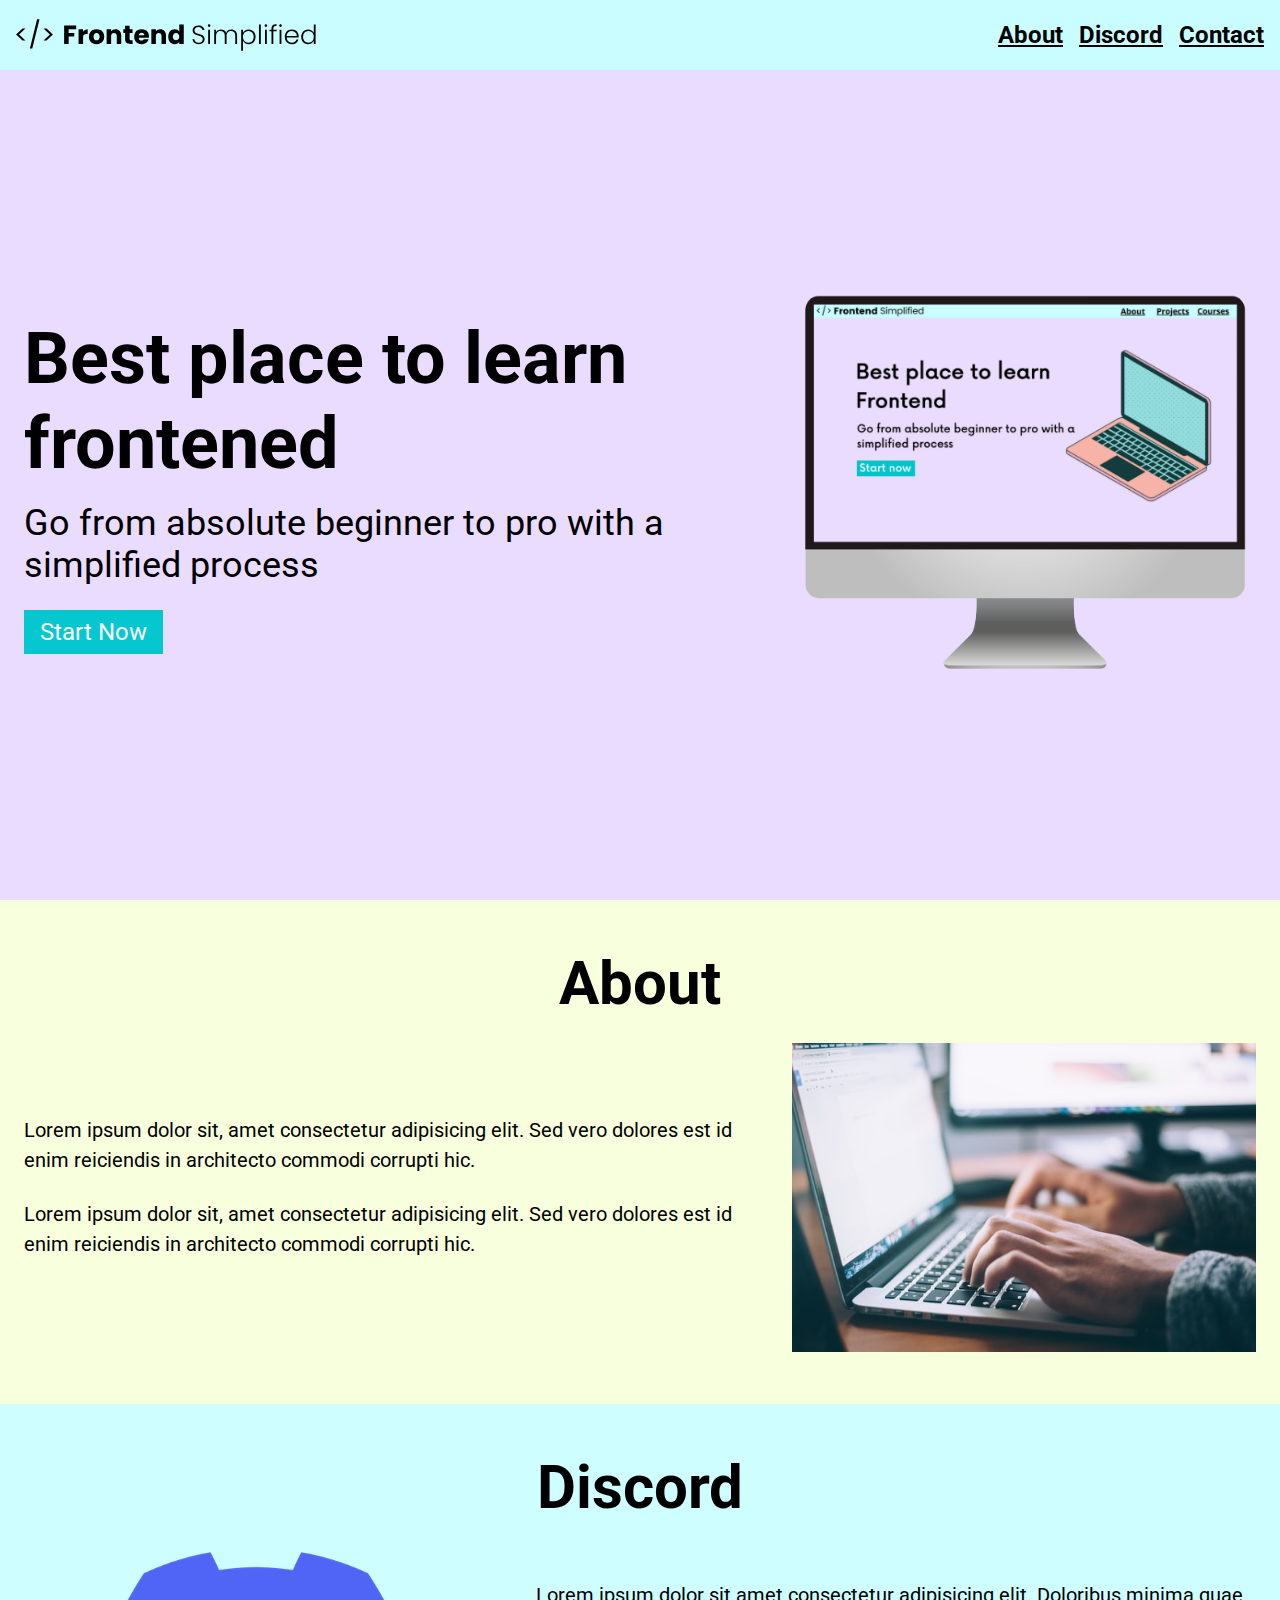
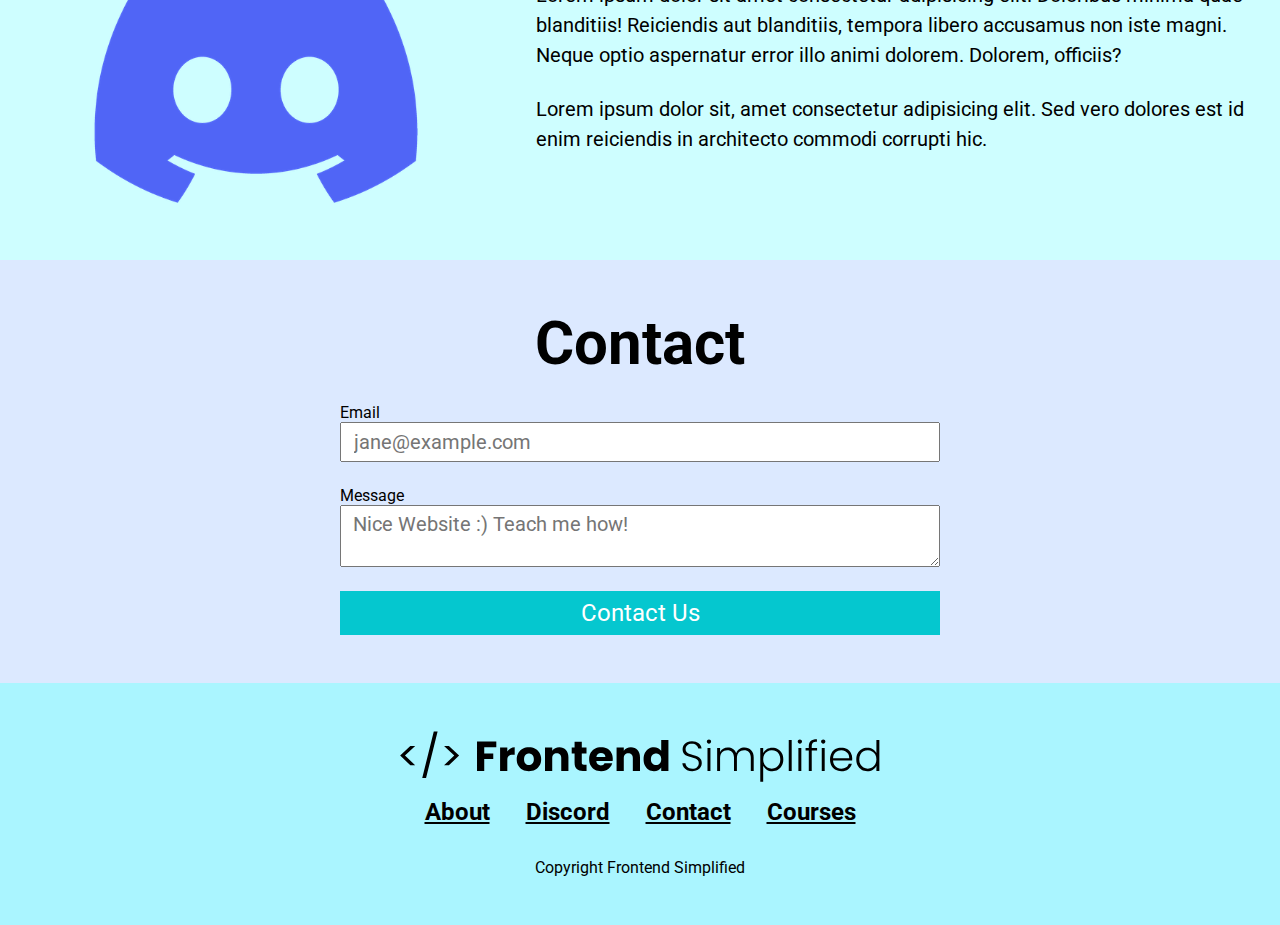
==== index.html @ 99bcdf2f "refactor" ====
<!DOCTYPE html>
<html lang="en">
  <head>
    <meta charset="UTF-8" />
    <meta http-equiv="X-UA-Compatible" content="IE=edge" />
    <meta name="viewport" content="width=device-width, initial-scale=1.0" />
    <title>Document</title>
    <link rel="stylesheet" href="style.css" />
  </head>



  <body>
    <section>
      <nav>
        <img src="./assets/FES.svg" class="logo" alt="" />
        <ul>
          <li><a href="about">About</a></li>
          <li><a href="discord">Discord</a></li>
          <li><a href="contact">Contact</a></li>
        </ul>
      </nav>
      <header>
        <div class="row">
          <div>
            <h1>Best place to learn frontened</h1>
            <p class="subheader">
              Go from absolute beginner to pro with a simplified process 
            </p>
            <button>Start Now</button>
          </div>
          <figure>
            <img src="./assets/laptop.png" alt="home page image, laptop" />
          </figure>
        </div>
      </header>
    </section>



    <main>
      <section id="about">
        <h2>About</h2>
        <div class="row">
        <div class="section__description">
          <div class="section__description--wrapper">
            <div>
              <p class="section__description--para">
                Lorem ipsum dolor sit, amet consectetur adipisicing elit. Sed
                vero dolores est id enim reiciendis in architecto commodi
                corrupti hic.
              </p>
              <p class="section__description--para">
                Lorem ipsum dolor sit, amet consectetur adipisicing elit. Sed
                vero dolores est id enim reiciendis in architecto commodi
                corrupti hic.
              </p>
            </div>
          </div>
          <figure class="about__img--wrapper">
            <img src="./assets/about.jpg" alt="" />
          </figure>
        </div>
        </div>
      </section>



      <section id="discord">
        <h2>Discord</h2>
        <div class="row">
        <div class="section__description">
          <figure class="about__img--wrapper">
            <img src="./assets/discord.png" alt="discord logo" />
          </figure>
          <div class="section__description--wrapper">
            <p class="section__description--para">
              Lorem ipsum dolor sit amet consectetur adipisicing elit. Doloribus
              minima quae blanditiis! Reiciendis aut blanditiis, tempora libero
              accusamus non iste magni. Neque optio aspernatur error illo animi
              dolorem. Dolorem, officiis?
            </p>
            <p class="section__description--para">
              Lorem ipsum dolor sit, amet consectetur adipisicing elit. Sed vero
              dolores est id enim reiciendis in architecto commodi corrupti hic.
            </p>
          </div>
        </div>
      </div>
      </section>



      <section id="contact">
        <h2>Contact</h2>
        <form action="">
          <span>Email</span>
          <input type="email" placeholder="jane@example.com" />
          <span>Message</span>
          <textarea type="text" placeholder="Nice Website :) Teach me how!"></textarea>
          <button>Contact Us</button>
        </form>
      </section>
    </main>



    <footer>
      <img class="footer__logo" src="./assets/FES.svg" alt="" />
      <div class="footer__links">
        <a class="footer__link" href="#about">About</a>
        <a class="footer__link" href="#discord">Discord</a>
        <a class="footer__link" href="#contact">Contact</a>
        <a class="footer__link" href="">Courses</a>
      </div>
      <p>Copyright Frontend Simplified</p>
    </footer>
  </body>
</html>
---- style.css ----
@import url("https://fonts.googleapis.com/css2?family=Roboto:wght@300;400;500;700&display=swap");

* {
  margin: 0;
  padding: 0;
  box-sizing: border-box;
  font-family: "Roboto", sans-serif;
}

nav {
  height: 70px;
  display: flex;
  justify-content: space-between;
  align-items: center;
  padding: 0 16px 0 16px;
  background-color: #cafdff;
}
header {
  background-color: #eadcff;
  height: calc(100vh - 70px);
  padding: 24px;
  display: flex;
  align-items: center;
  justify-content: center;
}
h1 {
  font-size: 72px;
}
button {
  background-color: #05c7cf;
  color: white;
  border: none;
  padding: 8px 16px;
  font-size: 24px;
  cursor: pointer;
}

.subheader {
  font-size: 36px;
  margin: 16px 0 24px 0;
}

a {
  color: black;
  font-size: 24px;
  font-weight: 700;
}
.logo {
  width: 300px;
}

ul {
  display: flex;
}

li {
  list-style-type: none;
  padding-left: 16px;
}

.row {
  width: 100%;
  max-width: 1300px;
  margin: 0 auto;
  display: flex;
  align-items: center;
  justify-content: center;
}

#about,
#discord,
#contact,
footer
{
  padding: 48px 0;
}
/*


ABOUT


*/
#about {
  padding: 48px 0;
  background-color: #f8ffdc;
}

h2 {
  font-size: 60px;
  text-align: center;
  margin-bottom: 24px;
}

.section__description {
  display: flex;
  justify-content: center;
  align-items: center;
}

.about__img--wrapper {
  width: 40%;
  padding: 0 24px;
}

img {
  width: 100%;
}

.section__description--wrapper {
  width: 60%;
  padding: 0 24px;
}

.section__description--para {
  font-size: 20px;
  line-height: 1.5;
  margin-bottom: 24px;
}

/*


DISCORD


*/

#discord {
    background-color: #cefeff;
}

/*


CONTACT

*/

#contact{
    background-color: #dce9ff;
}

form{
    width: 100%;
    max-width: 600px;
    display: flex;
    flex-direction: column;
    margin: 0 auto;
}

input, textarea{
    margin-bottom: 24px;
    font-size: 20px;
    padding: 6px 12px;
}



/*

Footer

*/


footer {
  background-color: #aaf5ff;
  display: flex;
  flex-direction: column;
  align-items: center;
}

.footer__logo {
  max-width: 480px;
  margin-bottom: 16px;
}


.footer__links {
  margin-bottom: 32px;

}

.footer__link {
  padding: 0 16px;

}
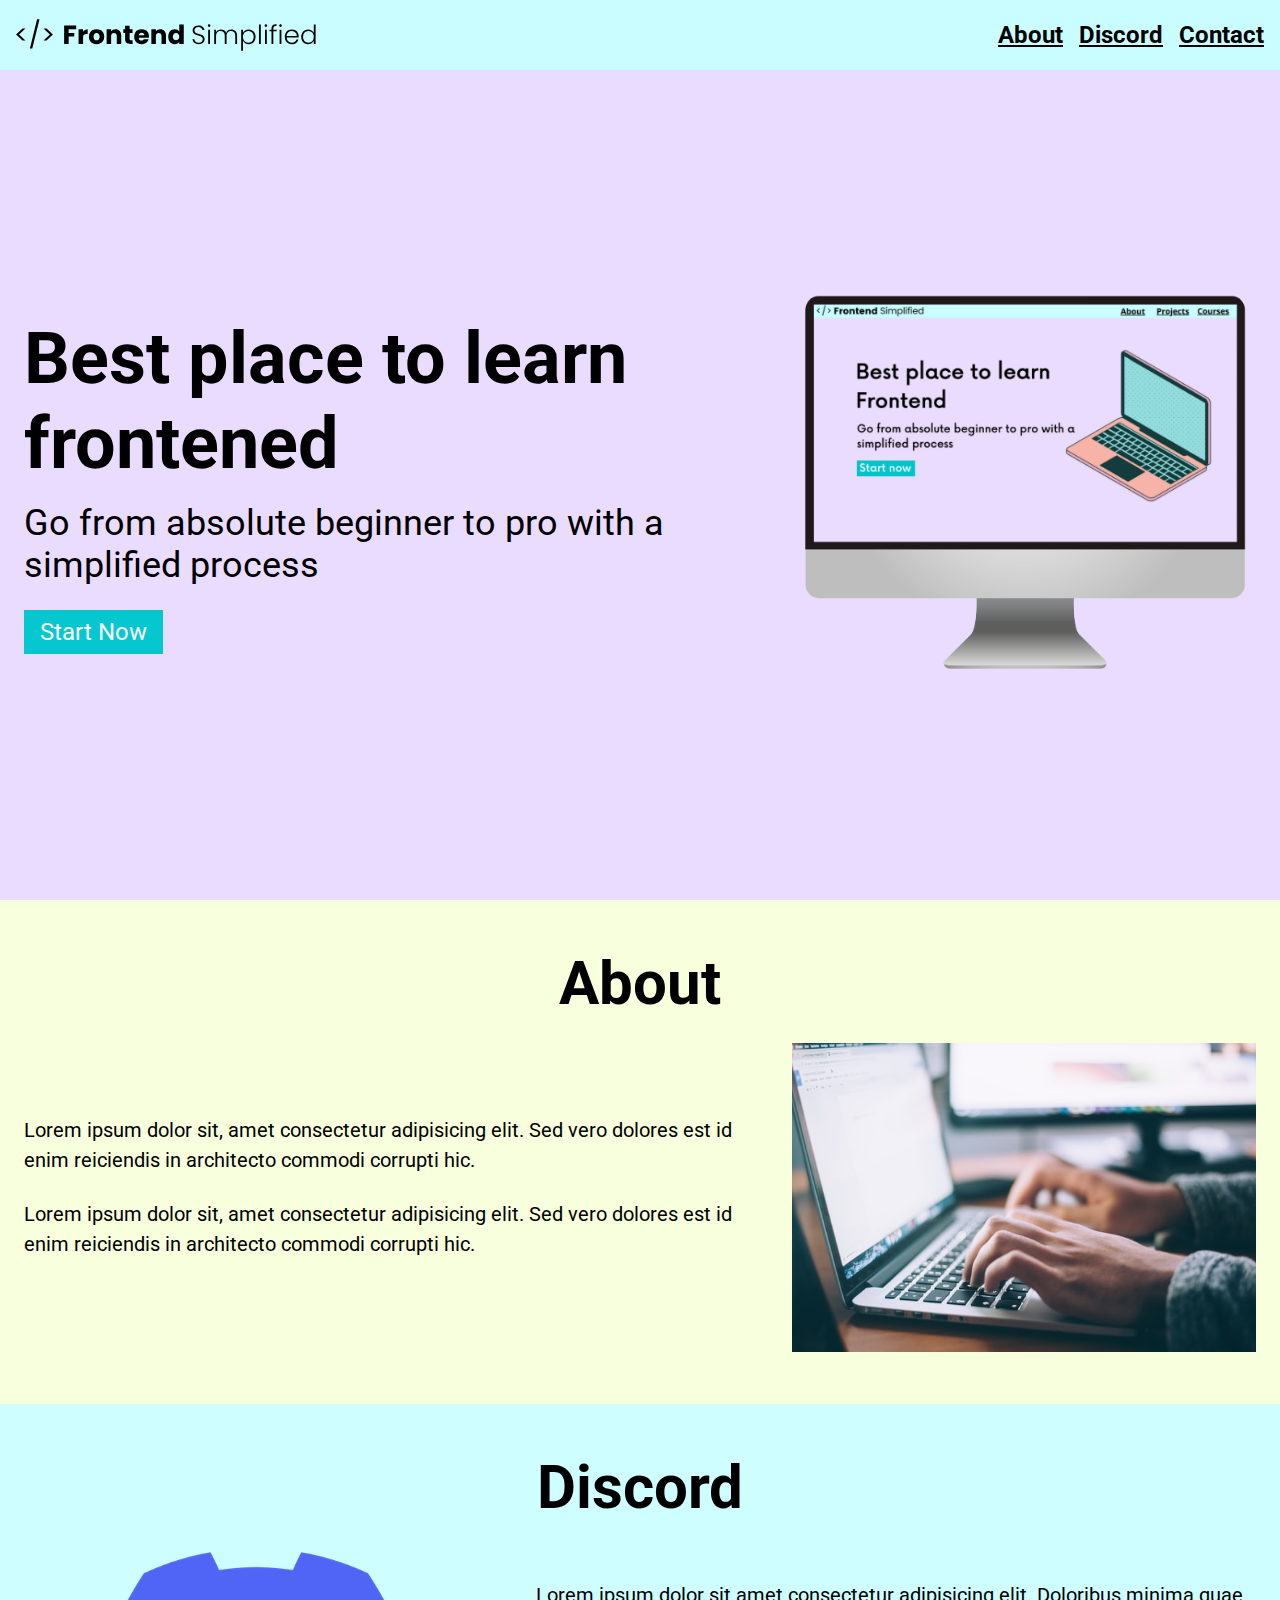
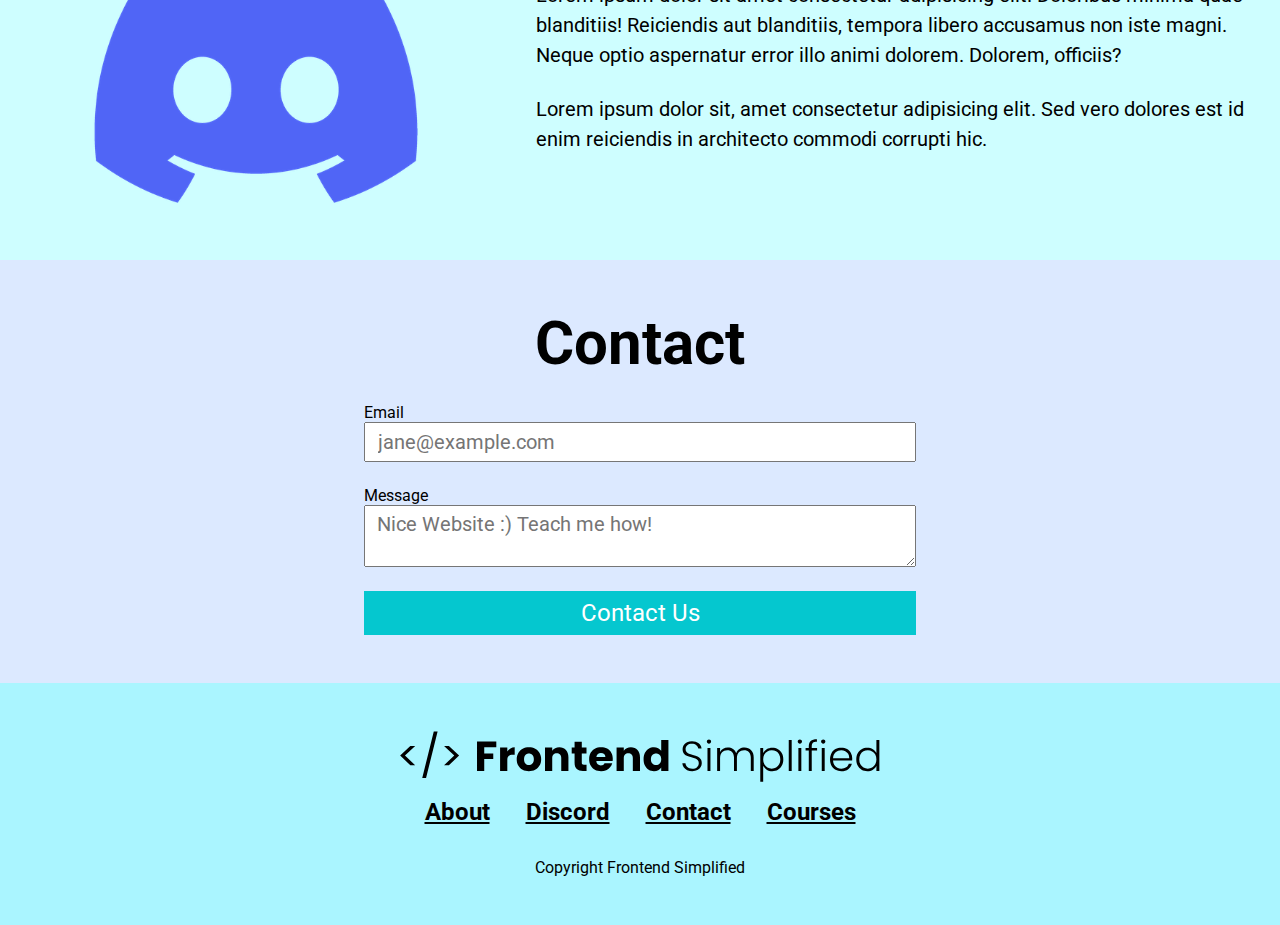
==== commit deda7b21: "+accessability2mobileetc" ====
--- a/index.html
+++ b/index.html
@@ -22,12 +22,12 @@
       </nav>
       <header>
         <div class="row">
-          <div>
+          <div class="home__description">
             <h1>Best place to learn frontened</h1>
             <p class="subheader">
               Go from absolute beginner to pro with a simplified process 
             </p>
-            <button>Start Now</button>
+            <button class="home__description--button">Start Now</button>
           </div>
           <figure>
             <img src="./assets/laptop.png" alt="home page image, laptop" />
--- a/style.css
+++ b/style.css
@@ -147,6 +147,7 @@
     display: flex;
     flex-direction: column;
     margin: 0 auto;
+    padding: 0 24px;
 }
 
 input, textarea{
@@ -185,4 +186,79 @@
 .footer__link {
   padding: 0 16px;
 
+}
+
+
+/* SMALL PHONES, TABLETS, LARGE SMARTPHONES */ 
+
+@media (max-width: 728px){
+.row{
+  flex-direction: column;
+}
+
+
+.home__description {
+  margin-bottom: 24px;
+  display: flex;
+  flex-direction: column;
+}
+
+.home__description--button  {
+  max-width: 240px;
+  align-items: center;
+}
+
+.h1 {
+  text-align: center;
+  font-size: 60px;
+}
+
+.subheader{
+  text-align: center;
+  font-size: 28px;
+}
+
+ul{
+display: none;
+}
+
+.section__description{
+  flex-direction: column;
+
+
+}
+
+.section__description--wrapper{
+  width: 100%;
+}
+
+.about__img--wrapper  {
+  width: 100%;
+
+}
+
+#discord .section__description  { 
+  flex-direction: column-reverse; 
+}
+
+footer{ 
+  padding: 48px 24px;
+}
+
+.footer__logo {
+  max-width: 360px;
+
+}
+
+.footer__link {
+  padding: 0 4px; 
+  font-size: 16px;
+
+}
+
+.footer__links {
+  margin-bottom: 24px;
+  padding: 4px;
+}
+
 }